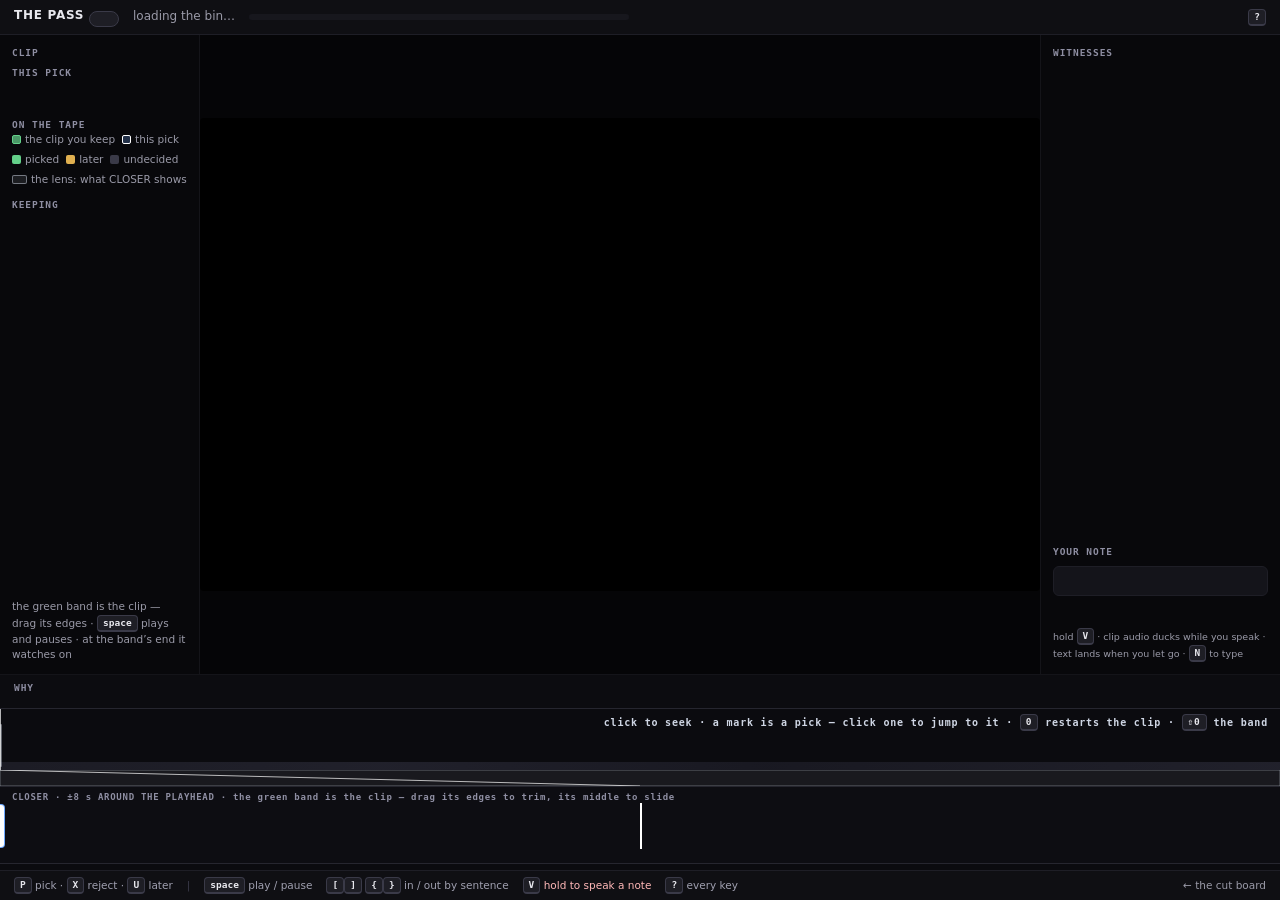
==== app/static/floor.html @ 45ed3f9d "feat: how the agent sees a clip, and Look deeper (INTAKE M15) Karl 2026-10-03 #4: "make it clearer h" ====
<!doctype html>
<html lang="en">
<head>
<meta charset="utf-8">
<title>Roughcut — the pass</title>
<style>
  /* The floor keeps the board's palette (index.html) on a darker ground: this screen is
   * the picture, and everything around it is margin. Nothing is painted on the picture
   * except the verdict stamp, which fades. */
  :root {
    --bg: #08080b; --panel: #0f0f13; --card: #14141a; --card-hi: #1e1e25;
    --line: #1e1e26; --line-soft: #141419; --text: #e8e8ee; --dim: #9a9aa8; --faint: #6c6c80;
    --accent: #6ea8fe; --good: #64d08a; --good-soft: #b8f0cc; --warn: #e0b050; --bad: #e06a6a;
    --bad-soft: #ffb8b8; --tele: #8fd0ff; --gold: #f0c860;
    --mono: ui-monospace, "IBM Plex Mono", Consolas, monospace;
    --display: ui-sans-serif, system-ui, -apple-system, "Segoe UI", sans-serif;
  }
  * { box-sizing: border-box; }
  html, body { height: 100%; }
  body { margin: 0; background: var(--bg); color: var(--text); overflow: hidden;
         font: 13px/1.45 var(--display); }
  #app { display: flex; flex-direction: column; height: 100vh; }
  .hint { color: var(--dim); }
  .small { font-size: 10.5px; }
  .tnum { font-variant-numeric: tabular-nums; }
  .grow { flex: 1; }
  .good { color: var(--good-soft); }
  .bad { color: var(--bad-soft); }
  .lbl { font: 600 9.5px var(--mono); letter-spacing: .1em; color: #8f8fa3; text-transform: uppercase; }
  .key { display: inline-block; font: 600 9.5px var(--mono); color: var(--text); background: #1e1e25;
         border: 1px solid #3a3a48; border-bottom-width: 2px; border-radius: 4px; padding: 0 5px;
         min-width: 16px; text-align: center; line-height: 14px; vertical-align: 1px; }
  a { color: var(--accent); text-decoration: none; }

  /* ---- HUD ---- */
  #hud { display: flex; align-items: center; gap: 14px; padding: 7px 14px; background: var(--panel);
         border-bottom: 1px solid var(--line); flex: none; font-size: 12px; }
  #hud .brand { font-weight: 700; font-size: 12px; letter-spacing: .06em; }
  #hud b { color: var(--text); }
  #hudBar { flex: 1; max-width: 380px; height: 6px; background: #17171d; border-radius: 3px;
            overflow: hidden; position: relative; }
  #hudBar i { position: absolute; top: 0; bottom: 0; }
  #hudDone { left: 0; background: var(--good); }
  #hudNow { background: var(--accent); }
  /* a batch verdict asks once, here, before it lands */
  #hudAsk { color: var(--warn); font-weight: 600; }
  #hudAsk[hidden] { display: none; }

  /* ---- the filter line (I2.4): chips for kind · state · clip, a box for a word ---- */
  #filter { display: flex; align-items: center; gap: 12px; padding: 5px 14px; background: #0c0c10;
            border-bottom: 1px solid var(--line); flex: none; font-size: 11px; flex-wrap: wrap; }
  #filter[hidden] { display: none; }
  #filter .fgroup { display: inline-flex; align-items: center; gap: 4px; }
  #filter .fgroup .lbl { margin-right: 3px; }
  .fchip { display: inline-block; cursor: pointer; border: 1px solid #2a2a36; border-radius: 10px;
           padding: 0 7px; line-height: 16px; color: var(--dim); white-space: nowrap; user-select: none; }
  .fchip:hover { border-color: #4a4a5c; color: var(--text); }
  .fchip.on { border-color: var(--accent); color: #fff; background: #12121a; }
  .fchip i { font-style: normal; color: var(--faint); margin-left: 4px; font-size: 9.5px; }
  .fchip.on i { color: var(--accent); }
  #filterText { background: #0e0e13; color: var(--text); border: 1px solid #2a2a36; border-radius: 6px;
                padding: 2px 8px; font: inherit; width: 210px; }
  #filterText:focus { outline: none; border-color: var(--accent); }
  #filterCount { color: var(--text); }
  /* ---- stage: margins + picture ---- */
  #stage { display: grid; grid-template-columns: 200px 1fr 240px; flex: 1 1 auto; min-height: 0;
           background: var(--bg); }
  #stage aside { padding: 12px; display: flex; flex-direction: column; gap: 9px; font-size: 11px;
                 overflow: hidden; }
  #left { border-right: 1px solid var(--line-soft); }
  #right { border-left: 1px solid var(--line-soft); }
  #picture { position: relative; display: flex; align-items: center; justify-content: center;
             background: #050507; min-width: 0; min-height: 0; }
  #frame { position: relative; max-width: 100%; max-height: 100%; aspect-ratio: 16 / 9;
           width: min(100%, calc((100vh - 336px) * 16 / 9)); background: #000; border-radius: 4px;
           overflow: hidden; }
  #pic { display: block; width: 100%; height: 100%; object-fit: contain; background: #000; }
  #stamp { position: absolute; left: 26px; top: 22px; z-index: 6; font: 800 34px var(--display);
           letter-spacing: .06em; border: 3px solid currentColor; border-radius: 8px; padding: 2px 14px;
           transform: rotate(-8deg); background: rgba(8,12,10,.35); pointer-events: none;
           opacity: .95; transition: opacity 900ms ease-out 250ms; }
  #stamp.faded { opacity: .22; }
  #stamp.pick { color: var(--good); }
  #stamp.reject { color: #8f8fa3; }
  #stamp.later { color: var(--warn); }
  #stamp.hero { color: var(--gold); }
  #screenMsg { position: absolute; left: 0; right: 0; bottom: 10px; z-index: 5; text-align: center;
               font: 600 11px var(--mono); color: var(--dim); pointer-events: none; }
  #screenMsg.bad { color: var(--bad); }
  #screenMsg.warn { color: var(--warn); }

  /* the legend: what the tape's marks mean, the words next to the colours */
  #legend { line-height: 1.9; }
  #legend span { white-space: nowrap; margin-right: 7px; }
  .sw { display: inline-block; width: 9px; height: 9px; border-radius: 2px; background: #3a3a48;
        vertical-align: -1px; margin-right: 4px; }
  .sw.now { background: rgba(110,168,254,.25); border: 1.5px solid #fff; }
  .sw.pick { background: var(--good); }
  .sw.later { background: var(--warn); }
  .sw.lens { width: 15px; background: rgba(207,214,228,.1); border: 1px solid rgba(207,214,228,.5); }
  .sw.keep { background: rgba(100,208,138,.72); border: 1px solid var(--good); }
  .sw.looked { width: 2px; height: 5px; background: #5a5a70; border-radius: 0; vertical-align: 0; margin-right: 6px; }
  .sw.cited { width: 2px; height: 9px; background: #cfd6e4; border-radius: 0; vertical-align: -2px; margin-right: 6px; }
  #legendLooked[hidden] { display: none; }

  /* a timestamp is a link (I7.2): in WHY, on a witness, in the evidence drawer — click to
   * park the picture on that frame; hovering lights the frame's tick on the tape */
  .chip { display: inline-block; font: 600 10px var(--mono); color: var(--accent); background: #12121a;
          border: 1px solid #2a3a50; border-radius: 3px; padding: 0 4px; line-height: 14px; cursor: pointer;
          vertical-align: 1px; white-space: nowrap; font-style: normal; }
  .chip:hover { border-color: var(--accent); color: #fff; }

  /* seals: three states, colour AND the word */
  .seal { display: flex; flex-direction: column; gap: 1px; font: 500 10.5px var(--mono);
          letter-spacing: .02em; color: #cfd6e4; background: var(--card); border: 1px solid #2a2a36;
          border-left-width: 3px; border-radius: 6px; padding: 5px 8px; }
  .seal .s { font-size: 8.5px; letter-spacing: .1em; color: #8f8fa3; font-weight: 600; }
  .seal.aud { border-left-color: var(--good); } .seal.aud .s { color: var(--good-soft); }
  .seal.claim { border-left-color: #8f8fa3; }
  .seal.contra { border-left-color: var(--bad); } .seal.contra .s { color: var(--bad-soft); }
  .seal.tele { border-left-color: var(--tele); } .seal.tele .s { color: var(--tele); }
  .seal.heard { border-left-color: var(--text); }
  .seal.theme { border-left-color: var(--accent); } .seal.theme .s { color: var(--accent); }
  #noteSlot { background: var(--card); border: 1px solid #4a2c2c; border-radius: 6px; padding: 6px 8px;
              font-size: 11px; min-height: 30px; }
  #noteSlot.empty { border-color: var(--line); color: var(--faint); }
  #noteEdit { width: 100%; min-height: 54px; background: #0e0e13; color: var(--text);
              border: 1px solid var(--accent); border-radius: 6px; padding: 6px 8px; font: inherit;
              resize: vertical; }
  #dictState { min-height: 14px; }
  #dictState.live { color: var(--bad-soft); }
  /* the V key wears the microphone's state: green once allowed, amber while the browser
   * will still ask, red when the site is blocked */
  .key[data-mic="granted"] { color: var(--good-soft); border-color: #2c4c39; }
  .key[data-mic="prompt"] { color: #ffe9b8; border-color: #4c4026; }
  .key[data-mic="denied"] { color: var(--bad-soft); border-color: #6a2c2c; }
  #dictHint[data-mic="denied"] { color: var(--bad-soft); }

  /* ---- caption line ---- */
  #caption { display: flex; align-items: baseline; gap: 10px; padding: 7px 14px; background: #0c0c10;
             border-top: 1px solid var(--line-soft); font-size: 12.5px; flex: none; min-height: 34px; }
  #why { color: var(--text); }
  #conflict { color: var(--bad-soft); font-size: 10.5px; }

  /* ---- the two-tier strip ----
   * The tape is the whole clip: a ruler, every pick as a mark (this one as a bright bracket),
   * and a lens showing exactly the seconds the closer strip holds. The closer strip is ±8 s
   * around the playhead with the green band — the clip — drawn on it; its handles and its
   * middle are the trim. Both take a pointer: a click seeks, a drag scrubs. */
  .strip-lbl { position: absolute; left: 12px; top: 5px; font: 600 9px var(--mono); color: #8f8fa3;
               letter-spacing: .08em; z-index: 4; pointer-events: none; }
  .strip-lbl.right { left: auto; right: 12px; color: #cfd6e4; font-size: 10px; }
  #tape { position: relative; height: 62px; background: #0b0b0f; border-top: 1px solid #26262f;
          flex: none; cursor: crosshair; touch-action: none; user-select: none; }
  #tapeWave { position: absolute; left: 0; right: 0; top: 53px; height: 8px;
              background: linear-gradient(90deg, #20202a, #262632 30%, #1c1c26 60%, #262632); opacity: .8; }
  #tapeTrace { position: absolute; inset: 0; width: 100%; height: 100%; pointer-events: none; }
  #tapeRuler span { position: absolute; top: 17px; height: 14px; border-left: 1px solid #3a3a48;
                    padding-left: 3px; font: 8.5px/14px var(--mono); color: #6c6c80; white-space: nowrap;
                    pointer-events: none; }
  /* what the look pass read (I7.2): a tick under the ruler at every sampled frame, neutral;
   * a frame a `seen` witness of this pick cites is brighter and taller; the one a chip is
   * hovered or clicked for lights up. No pointer — a click goes through to the tape. */
  #tapeLooked span { position: absolute; top: 31px; width: 1px; height: 3px; background: #5a5a70;
                     pointer-events: none; }
  #tapeLooked span.cited { top: 28px; height: 7px; width: 2px; margin-left: -1px; background: #cfd6e4; }
  #tapeLooked span.lit { top: 26px; height: 9px; width: 2px; margin-left: -1px; background: #fff;
                         box-shadow: 0 0 6px var(--accent); z-index: 2; }
  #tapeLens { position: absolute; top: 15px; bottom: 3px; background: rgba(207,214,228,.07);
              border: 1px solid rgba(207,214,228,.4); border-radius: 3px; pointer-events: none; z-index: 1; }
  #tapeMarks span { position: absolute; top: 35px; height: 14px; min-width: 6px; border-radius: 2px;
                    background: #3a3a48; }
  #tapeMarks span.pick { background: var(--good); }
  #tapeMarks span.reject { background: #26262f; }
  #tapeMarks span.later { background: var(--warn); }
  #tapeMarks span.hero { background: var(--gold); }
  /* outside the filter: dimmed, still there — the queue is frozen, only the eye narrows */
  #tapeMarks span.dim { opacity: .25; }
  /* this pick is a bracket over its window; it takes no pointer, so a click on it reaches a
   * mark beneath it, or the tape */
  #tapeMarks span.now { background: rgba(110,168,254,.22); border: 2px solid #fff; border-bottom: none;
                        border-radius: 3px 3px 0 0; top: 31px; height: 21px; min-width: 8px; z-index: 2;
                        pointer-events: none; }
  #tapeMarks span.jump { cursor: pointer; }
  #tapeMarks span.jump:hover { outline: 1px solid #cfd6e4; }
  /* the kept range on the tape: the same green as the closer strip's band, solid, inside the
   * bracket — so where the clip sits in the whole clip is never a guess (I2.8 1b) */
  #tapeKeep { position: absolute; top: 35px; height: 14px; background: rgba(100,208,138,.72);
              border-top: 1px solid var(--good); border-bottom: 1px solid var(--good); z-index: 1;
              pointer-events: none; }
  #tapeHead { position: absolute; top: 0; bottom: 0; width: 1px; background: #fff; opacity: .7; z-index: 3;
              pointer-events: none; }
  #bridge { position: relative; height: 16px; background: #0b0b0f; flex: none; }
  #bridgeSvg { display: block; width: 100%; height: 16px; }
  #bridgeLens { fill: rgba(207,214,228,.07); stroke: rgba(207,214,228,.4); stroke-width: 1;
                vector-effect: non-scaling-stroke; }
  #bridgeHead { stroke: #fff; stroke-width: 1; opacity: .7; vector-effect: non-scaling-stroke; }
  #zoom { position: relative; height: 78px; background: #0d0d12; border-top: 1px solid #26262f;
          border-bottom: 1px solid #26262f; overflow: hidden; flex: none; cursor: crosshair;
          touch-action: none; user-select: none; }
  #zoom.drag-in, #zoom.drag-out { cursor: ew-resize; }
  #zoom.drag-slide, #zoom.drag-slide #zoomKeep { cursor: grabbing; }
  #zoomInner { position: absolute; top: 0; bottom: 0; left: 0; will-change: transform; }
  #zoomInner .w { position: absolute; top: 30px; font-size: 11px; color: #8f8fa3; white-space: nowrap;
                  transform: translateX(-50%); }
  #zoomInner .w.in { color: var(--text); }
  #zoomInner .sb { position: absolute; top: 33px; height: 8px; border-radius: 2px; background: #2e2e3a; }
  #zoomInner .sb.in { background: #4a4a5c; }
  #zoomInner .sb i { position: absolute; left: 4px; top: 10px; font: 10px var(--display); color: #6c6c80;
                     white-space: nowrap; font-style: normal; }
  #zoomInner .snap { position: absolute; top: 50px; width: 2px; height: 12px; background: var(--accent); }
  #zoomInner .snap.start { height: 8px; top: 54px; opacity: .7; }
  #zoomInner .snap.word { height: 6px; top: 56px; width: 1px; background: #4a6a96; }
  #zoomInner .snap.lit { background: #fff; opacity: 1; box-shadow: 0 0 6px var(--accent); }
  #zoomInner .felt { position: absolute; top: 14px; transform: translateX(-50%); font-size: 10px;
                     color: var(--tele); white-space: nowrap; }
  #zoomKeep { position: absolute; top: 22px; height: 34px; background: rgba(100,208,138,.14);
              border-top: 1px solid rgba(100,208,138,.7); border-bottom: 1px solid rgba(100,208,138,.7);
              cursor: grab; }
  /* a handle is a 14 px hit area (touch-sized) with the 8 px bar drawn inside it */
  .handle { position: absolute; top: 18px; height: 42px; width: 14px; margin-left: -7px; cursor: ew-resize;
            z-index: 2; }
  .handle::after { content: ""; position: absolute; left: 3px; right: 3px; top: 0; bottom: 0; background: #cfd6e4;
                   border-radius: 3px; opacity: .8; }
  .handle.active::after { background: #fff; opacity: 1; box-shadow: 0 0 0 1px var(--accent); }
  #zoomHead { position: absolute; left: 50%; top: 16px; height: 46px; width: 2px; background: #fff; z-index: 3;
              pointer-events: none; }
  #zoomHint { position: absolute; bottom: 3px; font: 600 9px var(--mono); color: var(--accent);
              transform: translateX(-50%); white-space: nowrap; pointer-events: none; z-index: 4; }
  #zoomHint.drag { color: #fff; font-size: 10px; background: rgba(8,8,11,.85); padding: 1px 6px;
                   border-radius: 3px; }

  /* ---- key line ---- */
  #keys { display: flex; gap: 14px; align-items: center; padding: 6px 14px; background: var(--panel);
          border-top: 1px solid var(--line); font-size: 10.5px; color: #a0a0b0; flex-wrap: wrap; flex: none; }
  #keys .sep { color: #3a3a48; }
  #keys .speak { color: var(--bad-soft); }

  /* ---- overlays: evidence drawer, key map, more menu, the closing card ---- */
  #overlay { position: fixed; inset: 0; z-index: 30; background: rgba(4,4,6,.72); display: flex;
             align-items: center; justify-content: center; padding: 24px; }
  /* an id selector outranks the UA's [hidden] rule, so say it explicitly */
  #overlay[hidden], #stamp[hidden], #screenMsg[hidden], #noteEdit[hidden], #legend[hidden], .handle[hidden] { display: none; }
  #overlay .box { background: #12121a; border: 1px solid #2a2a36; border-radius: 14px; padding: 22px 26px;
                  max-width: 820px; width: 100%; max-height: 90vh; overflow: auto; }
  #overlay h2 { margin: 0 0 12px; font: 800 22px var(--display); }
  #overlay h2 .hint { font: 12px var(--display); margin-left: 12px; }
  .keymap { display: grid; grid-template-columns: 1fr 1fr; gap: 6px 22px; font-size: 12px; }
  .keymap div { display: flex; gap: 10px; align-items: baseline; padding: 3px 0; border-bottom: 1px solid #1a1a22; }
  .keymap .key { min-width: 22px; }
  .ev { border-top: 1px solid #1e1e26; padding: 8px 0; font-size: 12px; }
  .ev .s { font: 600 9.5px var(--mono); letter-spacing: .1em; }
  .ev pre { margin: 6px 0 0; font: 10.5px var(--mono); color: var(--dim); white-space: pre-wrap; }
  .stats { display: grid; grid-template-columns: repeat(4, 1fr); gap: 8px; margin-bottom: 12px; }
  .stats > div { background: #0f0f14; border-radius: 8px; padding: 10px 12px; }
  .stats .n { font: 700 20px var(--display); }
  .stats .n.good { color: var(--good-soft); }
  .actions { display: flex; gap: 8px; align-items: center; flex-wrap: wrap; margin-top: 12px; }
  button { font: inherit; font-size: 11.5px; background: var(--card-hi); color: var(--text);
           border: 1px solid #3a3a48; border-radius: 8px; padding: 7px 14px; cursor: pointer; }
  button.primary { background: var(--accent); color: #0b0b0f; border-color: transparent; font-weight: 600; }
  button.priced { border-color: #4c4026; color: #ffe9b8; }
  button:disabled { opacity: .45; cursor: default; }
  .menu div { padding: 8px 4px; border-bottom: 1px solid #1a1a22; font-size: 12.5px; }
  .menu div .hint { margin-left: 8px; }

  /* the survey: takes side by side, the cursor's outlined, this pick starred, an earlier
   * round's greyed */
  #overlay[data-kind="survey"] .box { max-width: 1160px; }
  .takes { display: grid; grid-template-columns: repeat(auto-fit, minmax(210px, 1fr)); gap: 12px; }
  .take { background: #0f0f14; border: 1px solid #2a2a36; border-radius: 8px; padding: 8px; cursor: pointer;
          font-size: 11.5px; min-width: 0; }
  .take.cursor { border-color: var(--accent); box-shadow: 0 0 0 1px var(--accent); }
  .take.here { background: #12161a; }
  .take.gone { opacity: .45; cursor: default; }
  .take img { display: block; width: 100%; aspect-ratio: 16 / 9; object-fit: cover; background: #000;
              border-radius: 4px; margin-bottom: 6px; }
  .take .t1 { color: var(--text); }
  .take .t1 .star { color: var(--gold); }
  .take .t2 { color: var(--dim); margin-top: 3px; overflow: hidden; text-overflow: ellipsis;
              display: -webkit-box; -webkit-line-clamp: 3; -webkit-box-orient: vertical; }
  .take .t3 { color: var(--tele); font: 10.5px var(--mono); margin-top: 3px; }
  .take .t4 { font: 600 9.5px var(--mono); letter-spacing: .1em; margin-top: 5px; color: #8f8fa3; }
  .take .t4.pick { color: var(--good-soft); }
  .take .t4.later { color: var(--warn); }

  #toast { position: fixed; left: 50%; bottom: 150px; transform: translateX(-50%); background: #1e1e25;
           color: var(--text); border: 1px solid #3a3a48; border-radius: 8px; padding: 8px 14px; font-size: 12px;
           opacity: 0; pointer-events: none; transition: opacity .2s; z-index: 40; max-width: 70vw; }
  #toast.show { opacity: 1; }
</style>
</head>
<body>
<div id="app">
  <div id="hud">
    <span class="brand">THE PASS <button type="button" id="hdBin" title="switch bins or cuts, save a copy · O"></button></span>
    <span id="hudPos" class="hint tnum">loading the bin…</span>
    <div id="hudBar"><i id="hudDone"></i><i id="hudNow"></i></div>
    <span id="hudBin" class="hint tnum small"></span>
    <span id="hudAsk" class="tnum" hidden></span>
    <span class="grow"></span>
    <span class="key" title="key map">?</span>
  </div>
  <!-- the filter line (I2.4): `/` opens it, Esc clears it. Chips, not buttons — the pass
       has no buttons in the flow; a chip is a term, like a mark on the tape is a pick. -->
  <div id="filter" hidden>
    <span class="lbl">Filter</span>
    <span class="fgroup"><span class="lbl">kind</span><span id="filterKinds"></span></span>
    <span class="fgroup"><span class="lbl">state</span><span id="filterStates"></span></span>
    <span class="fgroup"><span class="lbl">clip</span><span id="filterClips"></span></span>
    <input id="filterText" type="text" placeholder="a word in the reason or a witness" spellcheck="false" autocomplete="off">
    <span id="filterCount" class="tnum"></span>
    <span class="grow"></span>
    <span class="hint small"><span class="key">↵</span><span class="key">⌫</span> step through what matches · <span class="key">⇧X</span> reject them · <span class="key">⇧U</span> later · <span class="key">Esc</span> clears</span>
  </div>

  <div id="stage">
    <aside id="left">
      <div><div class="lbl">Clip</div><b id="ctxClip" style="font-size:12px"></b> <span id="ctxClipMeta" class="hint"></span></div>
      <div><div class="lbl">This pick</div><span id="ctxPick" class="tnum"></span><br>
           <span id="ctxWhere" class="tnum good"></span><br><span id="ctxOthers" class="hint"></span></div>
      <div id="legend" class="hint small"><div class="lbl">On the tape</div>
        <span><i class="sw keep"></i>the clip you keep</span><span><i class="sw now"></i>this pick</span><span><i class="sw pick"></i>picked</span><span><i class="sw later"></i>later</span><span><i class="sw"></i>undecided</span><br>
        <span><i class="sw lens"></i>the lens: what CLOSER shows</span>
        <span id="legendLooked" hidden><br><i class="sw looked"></i>a frame the look pass read <i class="sw cited"></i>one a witness cites · a time in WHY is a link</span></div>
      <div><div class="lbl">Keeping</div><span id="ctxKeep" class="tnum good"></span><br>
           <span id="ctxSnap" class="hint"></span><br><span id="ctxExtend" class="hint"></span></div>
      <div class="grow"></div>
      <div id="ctxHint" class="hint small">the green band is the clip — drag its edges · <span class="key">space</span> plays and pauses · at the band’s end it watches on</div>
    </aside>
    <div id="picture">
      <div id="frame">
        <video id="pic" preload="metadata" playsinline></video>
        <div id="stamp" hidden></div>
        <div id="screenMsg" hidden></div>
      </div>
    </div>
    <aside id="right">
      <div class="lbl">Witnesses</div>
      <div id="seals" style="display:flex;flex-direction:column;gap:6px"></div>
      <div class="grow"></div>
      <div class="lbl">Your note</div>
      <div id="noteSlot" class="empty"><span id="noteText"></span> <span id="noteMeta" class="hint"></span>
        <textarea id="noteEdit" hidden placeholder="what you see — Enter to keep it, Esc to cancel"></textarea></div>
      <div id="dictState" class="hint small"></div>
      <div id="dictHint" class="hint" style="font-size:9.5px" data-mic="unknown">hold <span class="key" data-mic="unknown">V</span> · clip audio ducks while you speak · text lands when you let go · <span class="key">N</span> to type</div>
    </aside>
  </div>

  <div id="caption">
    <span class="lbl">Why</span><i id="why"></i><span id="conflict"></span>
    <span class="grow"></span>
    <span id="rank" class="hint small"></span>
  </div>

  <div id="tape">
    <span class="strip-lbl" id="tapeLbl"></span>
    <span class="strip-lbl right">click to seek · a mark is a pick — click one to jump to it · <span class="key">0</span> restarts the clip · <span class="key">⇧0</span> the band</span>
    <div id="tapeWave"></div>
    <svg id="tapeTrace" viewBox="0 0 1000 62" preserveAspectRatio="none" aria-hidden="true"></svg>
    <div id="tapeRuler"></div>
    <div id="tapeLooked"></div>
    <div id="tapeLens"></div>
    <div id="tapeMarks"></div>
    <div id="tapeKeep" title="the kept range — the clip — where it sits in the whole clip"></div>
    <div id="tapeHead"></div>
  </div>
  <!-- the bridge: the lens's edges on the tape fan out to the closer strip's full width, and
       the playhead runs from the one to the other, so the eye reads "these seconds of that clip" -->
  <div id="bridge" aria-hidden="true">
    <svg id="bridgeSvg" viewBox="0 0 1000 16" preserveAspectRatio="none">
      <polygon id="bridgeLens" points="0,0 1000,0 1000,16 0,16"></polygon>
      <line id="bridgeHead" x1="0" y1="0" x2="500" y2="16"></line>
    </svg>
  </div>
  <div id="zoom">
    <span class="strip-lbl">CLOSER · ±8 s AROUND THE PLAYHEAD · the green band is the clip — drag its edges to trim, its middle to slide</span>
    <span id="zoomInfo" class="strip-lbl right tnum"></span>
    <div id="zoomInner"></div>
    <div id="zoomKeep"></div>
    <div id="handleIn" class="handle" title="the in-point — drag to trim"></div>
    <div id="handleOut" class="handle active" title="the out-point — drag to trim"></div>
    <div id="zoomHint"></div>
    <div id="zoomHead"></div>
  </div>
  <!-- how the machine saw this clip, and Look deeper (INTAKE M15) — deep.js -->
  <div id="deepFloor" style="flex:none;max-height:34vh;overflow:auto;padding:0 14px 6px;background:#0b0b0f"></div>

  <div id="keys">
    <span><span class="key">P</span> pick · <span class="key">X</span> reject · <span class="key">U</span> later</span>
    <span class="sep">|</span>
    <span><span class="key">space</span> play / pause</span>
    <span><span class="key">[</span><span class="key">]</span> <span class="key">{</span><span class="key">}</span> in / out by sentence</span>
    <span class="speak"><span class="key">V</span> hold to speak a note</span>
    <span><span class="key">?</span> every key</span>
    <span class="grow"></span>
    <a href="/" class="hint">← the cut board</a>
  </div>
</div>
<div id="overlay" hidden><div class="box" id="overlayBox"></div></div>
<div id="toast"></div>
<script src="/cli.js"></script>
<script src="/switcher.js"></script>
<script src="/deep.js"></script>
<script src="/floor.js"></script>
</body>
</html>
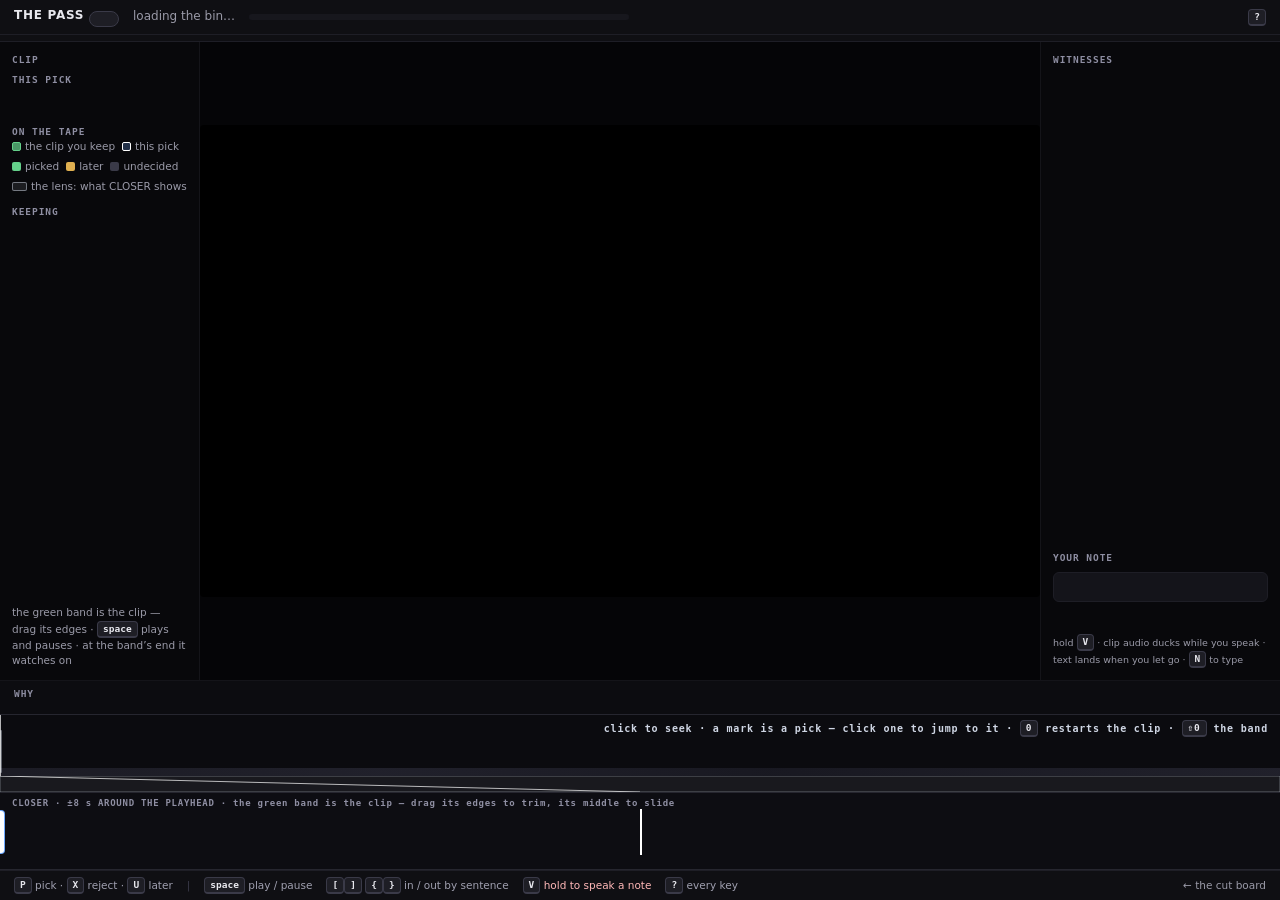
==== commit 6bd7239d: "merge: agent/flow — one flow bar on all three screens (Karl 2026-10-03 #3, INTAKE M14)" ====
--- a/app/static/floor.html
+++ b/app/static/floor.html
@@ -45,6 +45,10 @@
   /* a batch verdict asks once, here, before it lands */
   #hudAsk { color: var(--warn); font-weight: 600; }
   #hudAsk[hidden] { display: none; }
+  /* the flow bar (/flow.js, INTAKE M14): the pass had no way to say where the project
+     is; it carries the same seven stages and Next chip as the open screen and the
+     board, in a row of its own under the HUD — 31 px, paid for in #frame's height */
+  #flowRow { flex: none; padding: 3px 14px; background: var(--panel); border-bottom: 1px solid var(--line); }
 
   /* ---- the filter line (I2.4): chips for kind · state · clip, a box for a word ---- */
   #filter { display: flex; align-items: center; gap: 12px; padding: 5px 14px; background: #0c0c10;
@@ -72,7 +76,7 @@
   #picture { position: relative; display: flex; align-items: center; justify-content: center;
              background: #050507; min-width: 0; min-height: 0; }
   #frame { position: relative; max-width: 100%; max-height: 100%; aspect-ratio: 16 / 9;
-           width: min(100%, calc((100vh - 336px) * 16 / 9)); background: #000; border-radius: 4px;
+           width: min(100%, calc((100vh - 367px) * 16 / 9)); background: #000; border-radius: 4px;
            overflow: hidden; }
   #pic { display: block; width: 100%; height: 100%; object-fit: contain; background: #000; }
   #stamp { position: absolute; left: 26px; top: 22px; z-index: 6; font: 800 34px var(--display);
@@ -301,6 +305,7 @@
     <span class="grow"></span>
     <span class="key" title="key map">?</span>
   </div>
+  <div id="flowRow"><div id="flow"></div></div>
   <!-- the filter line (I2.4): `/` opens it, Esc clears it. Chips, not buttons — the pass
        has no buttons in the flow; a chip is a term, like a mark on the tape is a pick. -->
   <div id="filter" hidden>
@@ -383,8 +388,6 @@
     <div id="zoomHint"></div>
     <div id="zoomHead"></div>
   </div>
-  <!-- how the machine saw this clip, and Look deeper (INTAKE M15) — deep.js -->
-  <div id="deepFloor" style="flex:none;max-height:34vh;overflow:auto;padding:0 14px 6px;background:#0b0b0f"></div>
 
   <div id="keys">
     <span><span class="key">P</span> pick · <span class="key">X</span> reject · <span class="key">U</span> later</span>
@@ -400,8 +403,8 @@
 <div id="overlay" hidden><div class="box" id="overlayBox"></div></div>
 <div id="toast"></div>
 <script src="/cli.js"></script>
+<script src="/flow.js"></script>
 <script src="/switcher.js"></script>
-<script src="/deep.js"></script>
 <script src="/floor.js"></script>
 </body>
 </html>
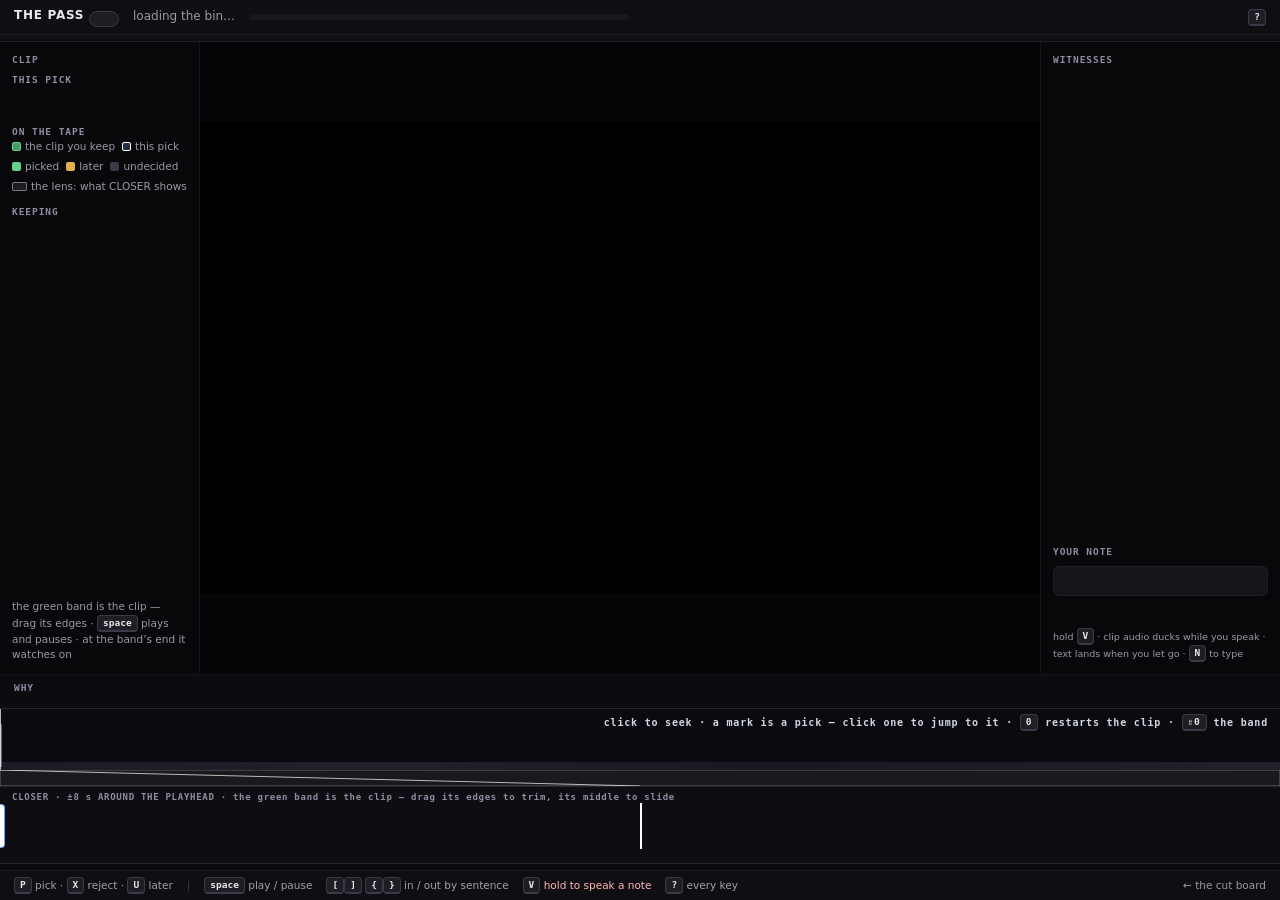
==== commit fa4c04e4: "merge: agent/index-deep — how the agent sees a clip, and Look deeper (Karl 2026-10-03 #4, INTAKE M15" ====
--- a/app/static/floor.html
+++ b/app/static/floor.html
@@ -388,6 +388,8 @@
     <div id="zoomHint"></div>
     <div id="zoomHead"></div>
   </div>
+  <!-- how the machine saw this clip, and Look deeper (INTAKE M15) — deep.js -->
+  <div id="deepFloor" style="flex:none;max-height:34vh;overflow:auto;padding:0 14px 6px;background:#0b0b0f"></div>
 
   <div id="keys">
     <span><span class="key">P</span> pick · <span class="key">X</span> reject · <span class="key">U</span> later</span>
@@ -405,6 +407,7 @@
 <script src="/cli.js"></script>
 <script src="/flow.js"></script>
 <script src="/switcher.js"></script>
+<script src="/deep.js"></script>
 <script src="/floor.js"></script>
 </body>
 </html>
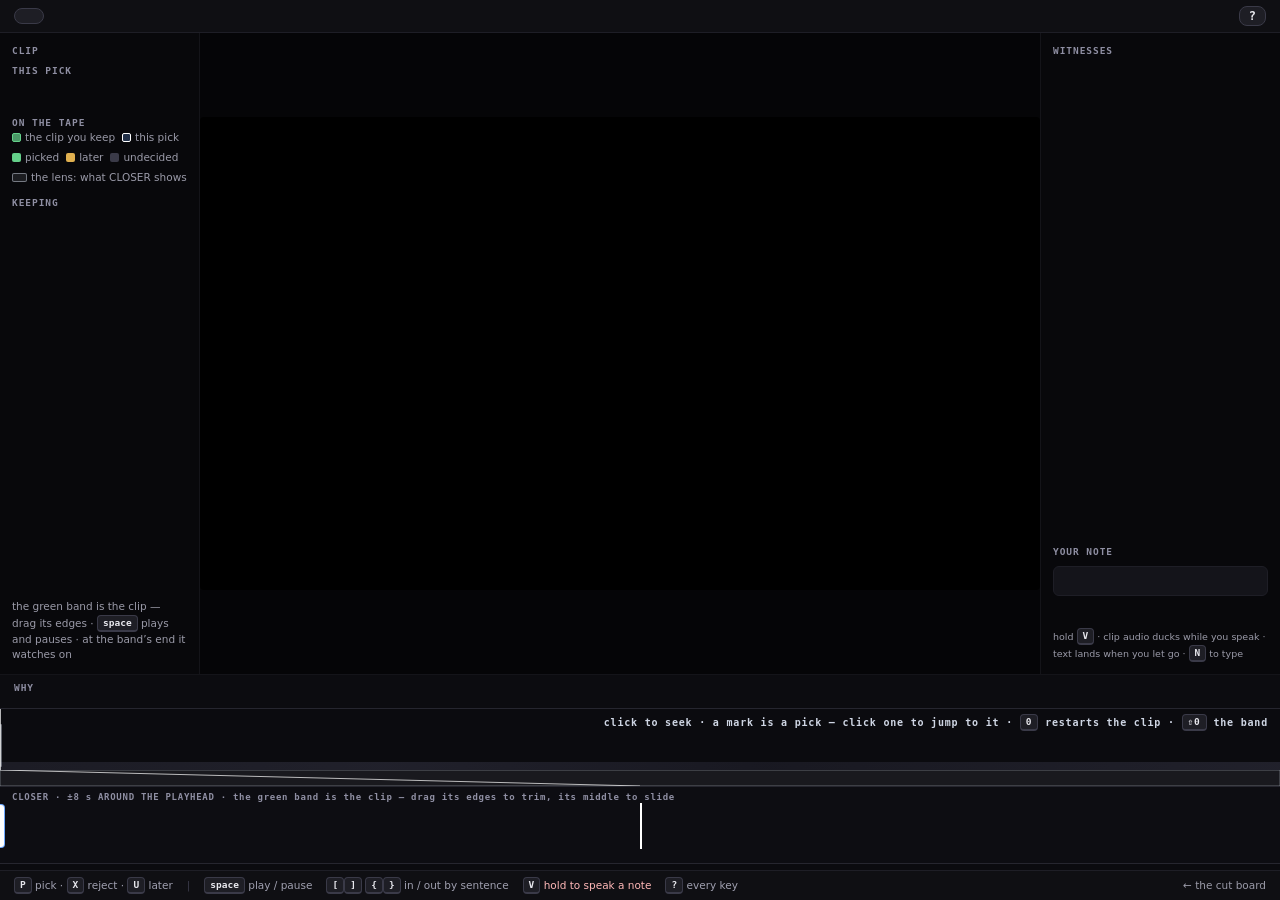
==== commit 6cec55b1: "feat: the pass has one header row and leaves the round's count to Next INTAKE M16 I16.3 (contracts C" ====
--- a/app/static/floor.html
+++ b/app/static/floor.html
@@ -32,23 +32,16 @@
          min-width: 16px; text-align: center; line-height: 14px; vertical-align: 1px; }
   a { color: var(--accent); text-decoration: none; }
 
-  /* ---- HUD ---- */
-  #hud { display: flex; align-items: center; gap: 14px; padding: 7px 14px; background: var(--panel);
-         border-bottom: 1px solid var(--line); flex: none; font-size: 12px; }
-  #hud .brand { font-weight: 700; font-size: 12px; letter-spacing: .06em; }
-  #hud b { color: var(--text); }
-  #hudBar { flex: 1; max-width: 380px; height: 6px; background: #17171d; border-radius: 3px;
-            overflow: hidden; position: relative; }
-  #hudBar i { position: absolute; top: 0; bottom: 0; }
-  #hudDone { left: 0; background: var(--good); }
-  #hudNow { background: var(--accent); }
-  /* a batch verdict asks once, here, before it lands */
+  /* ---- the header: one row on every screen (INTAKE M16 C1) — the bin · cut switcher,
+   * Next (/flow.js: on the pass, how many are left), and ? on the right. Where the round
+   * stands is Next's to say; nothing else here counts. ---- */
+  #hud { display: flex; align-items: center; gap: 12px; padding: 6px 14px; background: var(--panel);
+         border-bottom: 1px solid var(--line); flex: none; font-size: 12px; min-height: 0; }
+  #hud #flow { flex: 0 1 auto; min-width: 0; overflow: hidden; }
+  #keysBtn { padding: 2px 9px; font: 600 12px var(--mono); }
+  /* a batch verdict asks once, in the filter line, before it lands */
   #hudAsk { color: var(--warn); font-weight: 600; }
   #hudAsk[hidden] { display: none; }
-  /* the flow bar (/flow.js, INTAKE M14): the pass had no way to say where the project
-     is; it carries the same seven stages and Next chip as the open screen and the
-     board, in a row of its own under the HUD — 31 px, paid for in #frame's height */
-  #flowRow { flex: none; padding: 3px 14px; background: var(--panel); border-bottom: 1px solid var(--line); }
 
   /* ---- the filter line (I2.4): chips for kind · state · clip, a box for a word ---- */
   #filter { display: flex; align-items: center; gap: 12px; padding: 5px 14px; background: #0c0c10;
@@ -297,15 +290,11 @@
 <body>
 <div id="app">
   <div id="hud">
-    <span class="brand">THE PASS <button type="button" id="hdBin" title="switch bins or cuts, save a copy · O"></button></span>
-    <span id="hudPos" class="hint tnum">loading the bin…</span>
-    <div id="hudBar"><i id="hudDone"></i><i id="hudNow"></i></div>
-    <span id="hudBin" class="hint tnum small"></span>
-    <span id="hudAsk" class="tnum" hidden></span>
+    <button type="button" id="hdBin" title="switch bins or cuts, save a copy · O"></button>
+    <div id="flow"></div>
     <span class="grow"></span>
-    <span class="key" title="key map">?</span>
-  </div>
-  <div id="flowRow"><div id="flow"></div></div>
+    <button type="button" id="keysBtn" title="every key">?</button>
+  </div>
   <!-- the filter line (I2.4): `/` opens it, Esc clears it. Chips, not buttons — the pass
        has no buttons in the flow; a chip is a term, like a mark on the tape is a pick. -->
   <div id="filter" hidden>
@@ -315,6 +304,7 @@
     <span class="fgroup"><span class="lbl">clip</span><span id="filterClips"></span></span>
     <input id="filterText" type="text" placeholder="a word in the reason or a witness" spellcheck="false" autocomplete="off">
     <span id="filterCount" class="tnum"></span>
+    <span id="hudAsk" class="tnum" hidden></span>
     <span class="grow"></span>
     <span class="hint small"><span class="key">↵</span><span class="key">⌫</span> step through what matches · <span class="key">⇧X</span> reject them · <span class="key">⇧U</span> later · <span class="key">Esc</span> clears</span>
   </div>
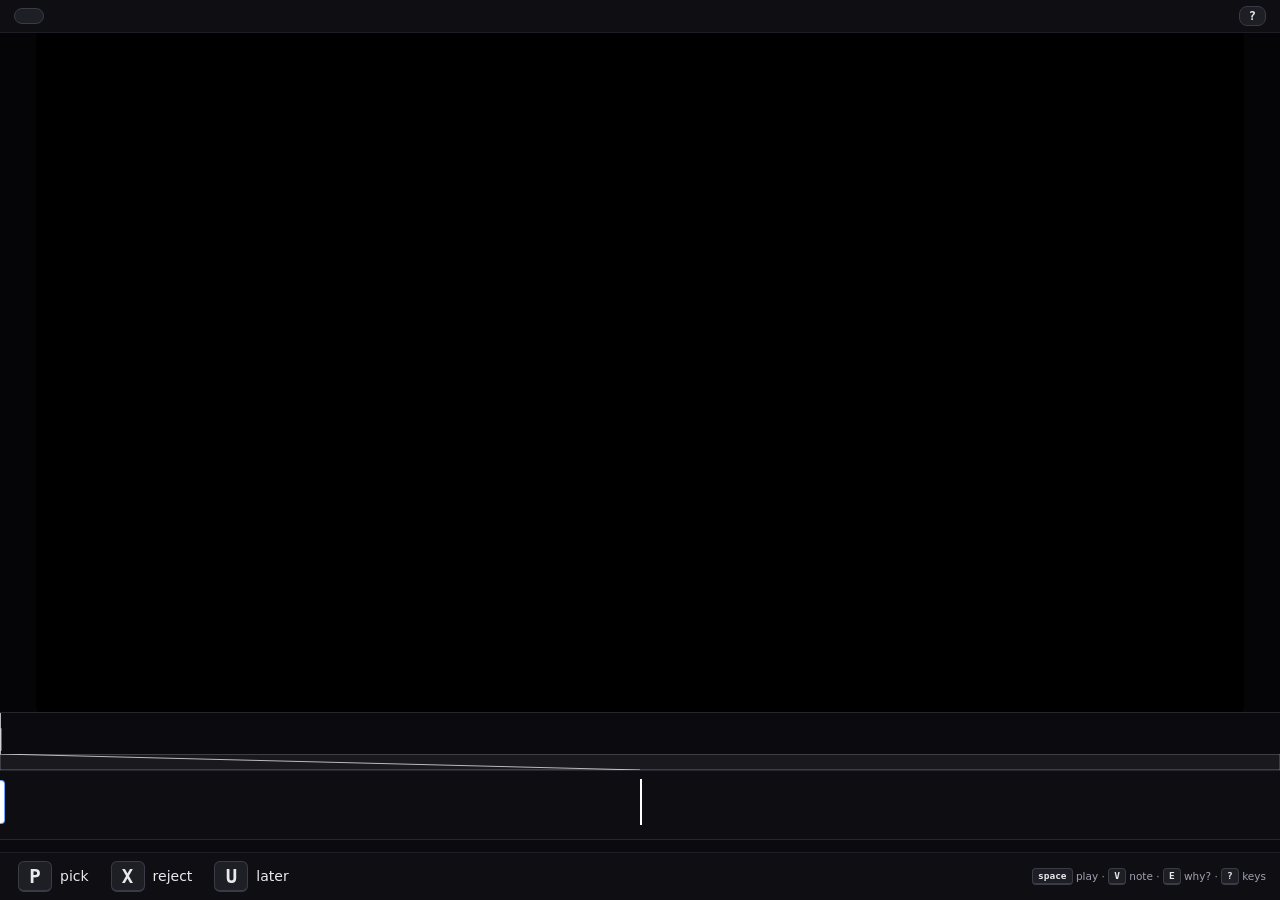
==== commit 53dd3d93: "feat: the pass is the picture, one strip, one line and three keys INTAKE M16 I16.3 (decision 5, deci" ====
--- a/app/static/floor.html
+++ b/app/static/floor.html
@@ -59,18 +59,14 @@
                 padding: 2px 8px; font: inherit; width: 210px; }
   #filterText:focus { outline: none; border-color: var(--accent); }
   #filterCount { color: var(--text); }
-  /* ---- stage: margins + picture ---- */
-  #stage { display: grid; grid-template-columns: 200px 1fr 240px; flex: 1 1 auto; min-height: 0;
-           background: var(--bg); }
-  #stage aside { padding: 12px; display: flex; flex-direction: column; gap: 9px; font-size: 11px;
-                 overflow: hidden; }
-  #left { border-right: 1px solid var(--line-soft); }
-  #right { border-left: 1px solid var(--line-soft); }
-  #picture { position: relative; display: flex; align-items: center; justify-content: center;
-             background: #050507; min-width: 0; min-height: 0; }
-  #frame { position: relative; max-width: 100%; max-height: 100%; aspect-ratio: 16 / 9;
-           width: min(100%, calc((100vh - 367px) * 16 / 9)); background: #000; border-radius: 4px;
-           overflow: hidden; }
+  /* ---- the picture: about half the window. Its size is what the rows under it leave —
+   * a size container, so the frame is the largest 16:9 that fits, whatever sits below
+   * (it used to subtract a fixed 367 px that predated the machine strip) ---- */
+  #stage { display: flex; flex: 1 1 auto; min-height: 0; background: var(--bg); }
+  #picture { position: relative; flex: 1; display: flex; align-items: center; justify-content: center;
+             background: #050507; min-width: 0; min-height: 0; container-type: size; }
+  #frame { position: relative; aspect-ratio: 16 / 9; width: min(100cqw, 100cqh * 16 / 9);
+           background: #000; border-radius: 4px; overflow: hidden; }
   #pic { display: block; width: 100%; height: 100%; object-fit: contain; background: #000; }
   #stamp { position: absolute; left: 26px; top: 22px; z-index: 6; font: 800 34px var(--display);
            letter-spacing: .06em; border: 3px solid currentColor; border-radius: 8px; padding: 2px 14px;
@@ -86,20 +82,6 @@
   #screenMsg.bad { color: var(--bad); }
   #screenMsg.warn { color: var(--warn); }
 
-  /* the legend: what the tape's marks mean, the words next to the colours */
-  #legend { line-height: 1.9; }
-  #legend span { white-space: nowrap; margin-right: 7px; }
-  .sw { display: inline-block; width: 9px; height: 9px; border-radius: 2px; background: #3a3a48;
-        vertical-align: -1px; margin-right: 4px; }
-  .sw.now { background: rgba(110,168,254,.25); border: 1.5px solid #fff; }
-  .sw.pick { background: var(--good); }
-  .sw.later { background: var(--warn); }
-  .sw.lens { width: 15px; background: rgba(207,214,228,.1); border: 1px solid rgba(207,214,228,.5); }
-  .sw.keep { background: rgba(100,208,138,.72); border: 1px solid var(--good); }
-  .sw.looked { width: 2px; height: 5px; background: #5a5a70; border-radius: 0; vertical-align: 0; margin-right: 6px; }
-  .sw.cited { width: 2px; height: 9px; background: #cfd6e4; border-radius: 0; vertical-align: -2px; margin-right: 6px; }
-  #legendLooked[hidden] { display: none; }
-
   /* a timestamp is a link (I7.2): in WHY, on a witness, in the evidence drawer — click to
    * park the picture on that frame; hovering lights the frame's tick on the tape */
   .chip { display: inline-block; font: 600 10px var(--mono); color: var(--accent); background: #12121a;
@@ -118,54 +100,43 @@
   .seal.tele { border-left-color: var(--tele); } .seal.tele .s { color: var(--tele); }
   .seal.heard { border-left-color: var(--text); }
   .seal.theme { border-left-color: var(--accent); } .seal.theme .s { color: var(--accent); }
-  #noteSlot { background: var(--card); border: 1px solid #4a2c2c; border-radius: 6px; padding: 6px 8px;
-              font-size: 11px; min-height: 30px; }
-  #noteSlot.empty { border-color: var(--line); color: var(--faint); }
+  /* a note shows once one is made (or while it is typed): the row is hidden otherwise */
+  #noteRow { flex: none; padding: 0 14px 6px; background: #0b0b0f; font-size: 12px; }
+  #noteSlot { color: var(--text); }
   #noteEdit { width: 100%; min-height: 54px; background: #0e0e13; color: var(--text);
               border: 1px solid var(--accent); border-radius: 6px; padding: 6px 8px; font: inherit;
               resize: vertical; }
-  #dictState { min-height: 14px; }
   #dictState.live { color: var(--bad-soft); }
   /* the V key wears the microphone's state: green once allowed, amber while the browser
-   * will still ask, red when the site is blocked */
+   * will still ask, red when the site is blocked; words only when something is wrong */
   .key[data-mic="granted"] { color: var(--good-soft); border-color: #2c4c39; }
   .key[data-mic="prompt"] { color: #ffe9b8; border-color: #4c4026; }
   .key[data-mic="denied"] { color: var(--bad-soft); border-color: #6a2c2c; }
-  #dictHint[data-mic="denied"] { color: var(--bad-soft); }
-
-  /* ---- caption line ---- */
-  #caption { display: flex; align-items: baseline; gap: 10px; padding: 7px 14px; background: #0c0c10;
-             border-top: 1px solid var(--line-soft); font-size: 12.5px; flex: none; min-height: 34px; }
-  #why { color: var(--text); }
-  #conflict { color: var(--bad-soft); font-size: 10.5px; }
+  #dictHint { color: var(--bad-soft); }
+
+  /* ---- the machine's line: for a moment only the machine saw, what it saw and, in one
+   * word, whether anyone checked. A spoken moment has none — its words are on the strip ---- */
+  #caption { display: flex; align-items: baseline; gap: 10px; padding: 6px 14px; background: #0c0c10;
+             border-top: 1px solid var(--line-soft); font-size: 12.5px; flex: none; }
+  #why { color: var(--text); font-style: normal; }
 
   /* ---- the two-tier strip ----
    * The tape is the whole clip: a ruler, every pick as a mark (this one as a bright bracket),
    * and a lens showing exactly the seconds the closer strip holds. The closer strip is ±8 s
    * around the playhead with the green band — the clip — drawn on it; its handles and its
    * middle are the trim. Both take a pointer: a click seeks, a drag scrubs. */
-  .strip-lbl { position: absolute; left: 12px; top: 5px; font: 600 9px var(--mono); color: #8f8fa3;
-               letter-spacing: .08em; z-index: 4; pointer-events: none; }
-  .strip-lbl.right { left: auto; right: 12px; color: #cfd6e4; font-size: 10px; }
-  #tape { position: relative; height: 62px; background: #0b0b0f; border-top: 1px solid #26262f;
+  /* the clip strip's name sits on its own ground over the ruler's first labels */
+  .strip-lbl { position: absolute; left: 10px; top: 2px; font: 600 10px var(--mono); color: #cfd6e4;
+               z-index: 4; pointer-events: none; background: #0b0b0f; padding: 0 4px; }
+  .strip-lbl b { font-weight: 700; }
+  #tape { position: relative; height: 42px; background: #0b0b0f; border-top: 1px solid #26262f;
           flex: none; cursor: crosshair; touch-action: none; user-select: none; }
-  #tapeWave { position: absolute; left: 0; right: 0; top: 53px; height: 8px;
-              background: linear-gradient(90deg, #20202a, #262632 30%, #1c1c26 60%, #262632); opacity: .8; }
-  #tapeTrace { position: absolute; inset: 0; width: 100%; height: 100%; pointer-events: none; }
-  #tapeRuler span { position: absolute; top: 17px; height: 14px; border-left: 1px solid #3a3a48;
+  #tapeRuler span { position: absolute; top: 2px; height: 14px; border-left: 1px solid #3a3a48;
                     padding-left: 3px; font: 8.5px/14px var(--mono); color: #6c6c80; white-space: nowrap;
                     pointer-events: none; }
-  /* what the look pass read (I7.2): a tick under the ruler at every sampled frame, neutral;
-   * a frame a `seen` witness of this pick cites is brighter and taller; the one a chip is
-   * hovered or clicked for lights up. No pointer — a click goes through to the tape. */
-  #tapeLooked span { position: absolute; top: 31px; width: 1px; height: 3px; background: #5a5a70;
-                     pointer-events: none; }
-  #tapeLooked span.cited { top: 28px; height: 7px; width: 2px; margin-left: -1px; background: #cfd6e4; }
-  #tapeLooked span.lit { top: 26px; height: 9px; width: 2px; margin-left: -1px; background: #fff;
-                         box-shadow: 0 0 6px var(--accent); z-index: 2; }
   #tapeLens { position: absolute; top: 15px; bottom: 3px; background: rgba(207,214,228,.07);
               border: 1px solid rgba(207,214,228,.4); border-radius: 3px; pointer-events: none; z-index: 1; }
-  #tapeMarks span { position: absolute; top: 35px; height: 14px; min-width: 6px; border-radius: 2px;
+  #tapeMarks span { position: absolute; top: 21px; height: 14px; min-width: 6px; border-radius: 2px;
                     background: #3a3a48; }
   #tapeMarks span.pick { background: var(--good); }
   #tapeMarks span.reject { background: #26262f; }
@@ -176,13 +147,13 @@
   /* this pick is a bracket over its window; it takes no pointer, so a click on it reaches a
    * mark beneath it, or the tape */
   #tapeMarks span.now { background: rgba(110,168,254,.22); border: 2px solid #fff; border-bottom: none;
-                        border-radius: 3px 3px 0 0; top: 31px; height: 21px; min-width: 8px; z-index: 2;
+                        border-radius: 3px 3px 0 0; top: 17px; height: 21px; min-width: 8px; z-index: 2;
                         pointer-events: none; }
   #tapeMarks span.jump { cursor: pointer; }
   #tapeMarks span.jump:hover { outline: 1px solid #cfd6e4; }
   /* the kept range on the tape: the same green as the closer strip's band, solid, inside the
    * bracket — so where the clip sits in the whole clip is never a guess (I2.8 1b) */
-  #tapeKeep { position: absolute; top: 35px; height: 14px; background: rgba(100,208,138,.72);
+  #tapeKeep { position: absolute; top: 21px; height: 14px; background: rgba(100,208,138,.72);
               border-top: 1px solid var(--good); border-bottom: 1px solid var(--good); z-index: 1;
               pointer-events: none; }
   #tapeHead { position: absolute; top: 0; bottom: 0; width: 1px; background: #fff; opacity: .7; z-index: 3;
@@ -192,52 +163,64 @@
   #bridgeLens { fill: rgba(207,214,228,.07); stroke: rgba(207,214,228,.4); stroke-width: 1;
                 vector-effect: non-scaling-stroke; }
   #bridgeHead { stroke: #fff; stroke-width: 1; opacity: .7; vector-effect: non-scaling-stroke; }
-  #zoom { position: relative; height: 78px; background: #0d0d12; border-top: 1px solid #26262f;
+  #zoom { position: relative; height: 70px; background: #0d0d12; border-top: 1px solid #26262f;
           border-bottom: 1px solid #26262f; overflow: hidden; flex: none; cursor: crosshair;
           touch-action: none; user-select: none; }
   #zoom.drag-in, #zoom.drag-out { cursor: ew-resize; }
   #zoom.drag-slide, #zoom.drag-slide #zoomKeep { cursor: grabbing; }
   #zoomInner { position: absolute; top: 0; bottom: 0; left: 0; will-change: transform; }
-  #zoomInner .w { position: absolute; top: 30px; font-size: 11px; color: #8f8fa3; white-space: nowrap;
+  #zoomInner .w { position: absolute; top: 22px; font-size: 11px; color: #8f8fa3; white-space: nowrap;
                   transform: translateX(-50%); }
   #zoomInner .w.in { color: var(--text); }
-  #zoomInner .sb { position: absolute; top: 33px; height: 8px; border-radius: 2px; background: #2e2e3a; }
+  #zoomInner .sb { position: absolute; top: 25px; height: 8px; border-radius: 2px; background: #2e2e3a; }
   #zoomInner .sb.in { background: #4a4a5c; }
   #zoomInner .sb i { position: absolute; left: 4px; top: 10px; font: 10px var(--display); color: #6c6c80;
                      white-space: nowrap; font-style: normal; }
-  #zoomInner .snap { position: absolute; top: 50px; width: 2px; height: 12px; background: var(--accent); }
-  #zoomInner .snap.start { height: 8px; top: 54px; opacity: .7; }
-  #zoomInner .snap.word { height: 6px; top: 56px; width: 1px; background: #4a6a96; }
+  #zoomInner .snap { position: absolute; top: 42px; width: 2px; height: 12px; background: var(--accent); }
+  #zoomInner .snap.start { height: 8px; top: 46px; opacity: .7; }
+  #zoomInner .snap.word { height: 6px; top: 48px; width: 1px; background: #4a6a96; }
   #zoomInner .snap.lit { background: #fff; opacity: 1; box-shadow: 0 0 6px var(--accent); }
-  #zoomInner .felt { position: absolute; top: 14px; transform: translateX(-50%); font-size: 10px;
-                     color: var(--tele); white-space: nowrap; }
-  #zoomKeep { position: absolute; top: 22px; height: 34px; background: rgba(100,208,138,.14);
+  #zoomKeep { position: absolute; top: 14px; height: 34px; background: rgba(100,208,138,.14);
               border-top: 1px solid rgba(100,208,138,.7); border-bottom: 1px solid rgba(100,208,138,.7);
               cursor: grab; }
   /* a handle is a 14 px hit area (touch-sized) with the 8 px bar drawn inside it */
-  .handle { position: absolute; top: 18px; height: 42px; width: 14px; margin-left: -7px; cursor: ew-resize;
+  .handle { position: absolute; top: 10px; height: 42px; width: 14px; margin-left: -7px; cursor: ew-resize;
             z-index: 2; }
   .handle::after { content: ""; position: absolute; left: 3px; right: 3px; top: 0; bottom: 0; background: #cfd6e4;
                    border-radius: 3px; opacity: .8; }
   .handle.active::after { background: #fff; opacity: 1; box-shadow: 0 0 0 1px var(--accent); }
-  #zoomHead { position: absolute; left: 50%; top: 16px; height: 46px; width: 2px; background: #fff; z-index: 3;
+  #zoomHead { position: absolute; left: 50%; top: 8px; height: 46px; width: 2px; background: #fff; z-index: 3;
               pointer-events: none; }
   #zoomHint { position: absolute; bottom: 3px; font: 600 9px var(--mono); color: var(--accent);
               transform: translateX(-50%); white-space: nowrap; pointer-events: none; z-index: 4; }
   #zoomHint.drag { color: #fff; font-size: 10px; background: rgba(8,8,11,.85); padding: 1px 6px;
                    border-radius: 3px; }
 
-  /* ---- key line ---- */
+  /* ---- the kept range, said once, beside the band; the machine's line on the right ---- */
+  #keepRow { display: flex; align-items: baseline; gap: 10px; padding: 6px 14px; background: #0b0b0f;
+             font-size: 12px; flex: none; }
+  #ctxKeep { color: var(--good-soft); white-space: nowrap; }
+  #ctxExtend { font: 600 10.5px var(--mono); padding: 1px 8px; border-radius: 6px; }
+  #deepFloor { flex: 1; min-width: 0; text-align: right; }
+  #deepFloor .dv-more { text-align: left; max-height: 34vh; overflow: auto; }
+
+  /* ---- the key line: the three verdicts, clickable at twice a keycap's size (INTAKE
+   * M16 decision 5 — the keys are unchanged); the rest dim, on the right ---- */
   #keys { display: flex; gap: 14px; align-items: center; padding: 6px 14px; background: var(--panel);
           border-top: 1px solid var(--line); font-size: 10.5px; color: #a0a0b0; flex-wrap: wrap; flex: none; }
-  #keys .sep { color: #3a3a48; }
-  #keys .speak { color: var(--bad-soft); }
+  .vkey { background: transparent; border: none; padding: 2px 4px; font-size: 14px; color: var(--text);
+          display: inline-flex; align-items: center; gap: 8px; }
+  .vkey .key { font-size: 19px; line-height: 28px; min-width: 34px; padding: 0 9px; border-radius: 6px; }
+  .vkey:hover .key { border-color: var(--accent); }
+  #keys .dimkeys [data-key] { cursor: pointer; }
+  #keys .dimkeys [data-key]:hover { color: var(--text); }
 
   /* ---- overlays: evidence drawer, key map, more menu, the closing card ---- */
   #overlay { position: fixed; inset: 0; z-index: 30; background: rgba(4,4,6,.72); display: flex;
              align-items: center; justify-content: center; padding: 24px; }
   /* an id selector outranks the UA's [hidden] rule, so say it explicitly */
-  #overlay[hidden], #stamp[hidden], #screenMsg[hidden], #noteEdit[hidden], #legend[hidden], .handle[hidden] { display: none; }
+  #overlay[hidden], #stamp[hidden], #screenMsg[hidden], #noteEdit[hidden], #noteRow[hidden], #caption[hidden],
+  #ctxExtend[hidden], #ctxTake[hidden], .handle[hidden] { display: none; }
   #overlay .box { background: #12121a; border: 1px solid #2a2a36; border-radius: 14px; padding: 22px 26px;
                   max-width: 820px; width: 100%; max-height: 90vh; overflow: auto; }
   #overlay h2 { margin: 0 0 12px; font: 800 22px var(--display); }
@@ -258,8 +241,6 @@
   button.primary { background: var(--accent); color: #0b0b0f; border-color: transparent; font-weight: 600; }
   button.priced { border-color: #4c4026; color: #ffe9b8; }
   button:disabled { opacity: .45; cursor: default; }
-  .menu div { padding: 8px 4px; border-bottom: 1px solid #1a1a22; font-size: 12.5px; }
-  .menu div .hint { margin-left: 8px; }
 
   /* the survey: takes side by side, the cursor's outlined, this pick starred, an earlier
    * round's greyed */
@@ -310,19 +291,6 @@
   </div>
 
   <div id="stage">
-    <aside id="left">
-      <div><div class="lbl">Clip</div><b id="ctxClip" style="font-size:12px"></b> <span id="ctxClipMeta" class="hint"></span></div>
-      <div><div class="lbl">This pick</div><span id="ctxPick" class="tnum"></span><br>
-           <span id="ctxWhere" class="tnum good"></span><br><span id="ctxOthers" class="hint"></span></div>
-      <div id="legend" class="hint small"><div class="lbl">On the tape</div>
-        <span><i class="sw keep"></i>the clip you keep</span><span><i class="sw now"></i>this pick</span><span><i class="sw pick"></i>picked</span><span><i class="sw later"></i>later</span><span><i class="sw"></i>undecided</span><br>
-        <span><i class="sw lens"></i>the lens: what CLOSER shows</span>
-        <span id="legendLooked" hidden><br><i class="sw looked"></i>a frame the look pass read <i class="sw cited"></i>one a witness cites · a time in WHY is a link</span></div>
-      <div><div class="lbl">Keeping</div><span id="ctxKeep" class="tnum good"></span><br>
-           <span id="ctxSnap" class="hint"></span><br><span id="ctxExtend" class="hint"></span></div>
-      <div class="grow"></div>
-      <div id="ctxHint" class="hint small">the green band is the clip — drag its edges · <span class="key">space</span> plays and pauses · at the band’s end it watches on</div>
-    </aside>
     <div id="picture">
       <div id="frame">
         <video id="pic" preload="metadata" playsinline></video>
@@ -330,31 +298,13 @@
         <div id="screenMsg" hidden></div>
       </div>
     </div>
-    <aside id="right">
-      <div class="lbl">Witnesses</div>
-      <div id="seals" style="display:flex;flex-direction:column;gap:6px"></div>
-      <div class="grow"></div>
-      <div class="lbl">Your note</div>
-      <div id="noteSlot" class="empty"><span id="noteText"></span> <span id="noteMeta" class="hint"></span>
-        <textarea id="noteEdit" hidden placeholder="what you see — Enter to keep it, Esc to cancel"></textarea></div>
-      <div id="dictState" class="hint small"></div>
-      <div id="dictHint" class="hint" style="font-size:9.5px" data-mic="unknown">hold <span class="key" data-mic="unknown">V</span> · clip audio ducks while you speak · text lands when you let go · <span class="key">N</span> to type</div>
-    </aside>
-  </div>
-
-  <div id="caption">
-    <span class="lbl">Why</span><i id="why"></i><span id="conflict"></span>
-    <span class="grow"></span>
-    <span id="rank" class="hint small"></span>
-  </div>
+  </div>
+
+  <div id="caption" hidden><i id="why"></i></div>
 
   <div id="tape">
-    <span class="strip-lbl" id="tapeLbl"></span>
-    <span class="strip-lbl right">click to seek · a mark is a pick — click one to jump to it · <span class="key">0</span> restarts the clip · <span class="key">⇧0</span> the band</span>
-    <div id="tapeWave"></div>
-    <svg id="tapeTrace" viewBox="0 0 1000 62" preserveAspectRatio="none" aria-hidden="true"></svg>
+    <span class="strip-lbl" id="tapeLbl"><b id="ctxClip"></b> <span id="ctxClipMeta"></span></span>
     <div id="tapeRuler"></div>
-    <div id="tapeLooked"></div>
     <div id="tapeLens"></div>
     <div id="tapeMarks"></div>
     <div id="tapeKeep" title="the kept range — the clip — where it sits in the whole clip"></div>
@@ -368,9 +318,9 @@
       <line id="bridgeHead" x1="0" y1="0" x2="500" y2="16"></line>
     </svg>
   </div>
+  <!-- the words around the playhead, the kept part lit; the green band is the clip — drag
+       its edges to trim it, its middle to slide it -->
   <div id="zoom">
-    <span class="strip-lbl">CLOSER · ±8 s AROUND THE PLAYHEAD · the green band is the clip — drag its edges to trim, its middle to slide</span>
-    <span id="zoomInfo" class="strip-lbl right tnum"></span>
     <div id="zoomInner"></div>
     <div id="zoomKeep"></div>
     <div id="handleIn" class="handle" title="the in-point — drag to trim"></div>
@@ -378,18 +328,26 @@
     <div id="zoomHint"></div>
     <div id="zoomHead"></div>
   </div>
-  <!-- how the machine saw this clip, and Look deeper (INTAKE M15) — deep.js -->
-  <div id="deepFloor" style="flex:none;max-height:34vh;overflow:auto;padding:0 14px 6px;background:#0b0b0f"></div>
+  <div id="keepRow">
+    <span id="ctxKeep" class="tnum"></span>
+    <button type="button" id="ctxExtend" hidden>} next line</button>
+    <span id="ctxTake" class="hint" hidden></span>
+    <!-- how the machine saw this clip, one line that opens the strip (INTAKE M16) — deep.js -->
+    <div id="deepFloor"></div>
+  </div>
+  <div id="noteRow" hidden>
+    <div id="noteSlot"><span id="noteText"></span> <span id="noteMeta" class="hint"></span>
+      <textarea id="noteEdit" hidden placeholder="what you see — Enter to keep it, Esc to cancel"></textarea></div>
+  </div>
 
   <div id="keys">
-    <span><span class="key">P</span> pick · <span class="key">X</span> reject · <span class="key">U</span> later</span>
-    <span class="sep">|</span>
-    <span><span class="key">space</span> play / pause</span>
-    <span><span class="key">[</span><span class="key">]</span> <span class="key">{</span><span class="key">}</span> in / out by sentence</span>
-    <span class="speak"><span class="key">V</span> hold to speak a note</span>
-    <span><span class="key">?</span> every key</span>
+    <button type="button" class="vkey" data-v="pick"><span class="key">P</span>pick</button>
+    <button type="button" class="vkey" data-v="reject"><span class="key">X</span>reject</button>
+    <button type="button" class="vkey" data-v="later"><span class="key">U</span>later</button>
+    <span id="dictState" class="hint small"></span>
     <span class="grow"></span>
-    <a href="/" class="hint">← the cut board</a>
+    <span id="dictHint" class="small" data-mic="unknown"></span>
+    <span class="dimkeys"><span class="key">space</span> play · <span class="key" id="vKey" data-mic="unknown">V</span> note · <span data-key="e"><span class="key">E</span> why?</span> · <span data-key="?"><span class="key">?</span> keys</span></span>
   </div>
 </div>
 <div id="overlay" hidden><div class="box" id="overlayBox"></div></div>
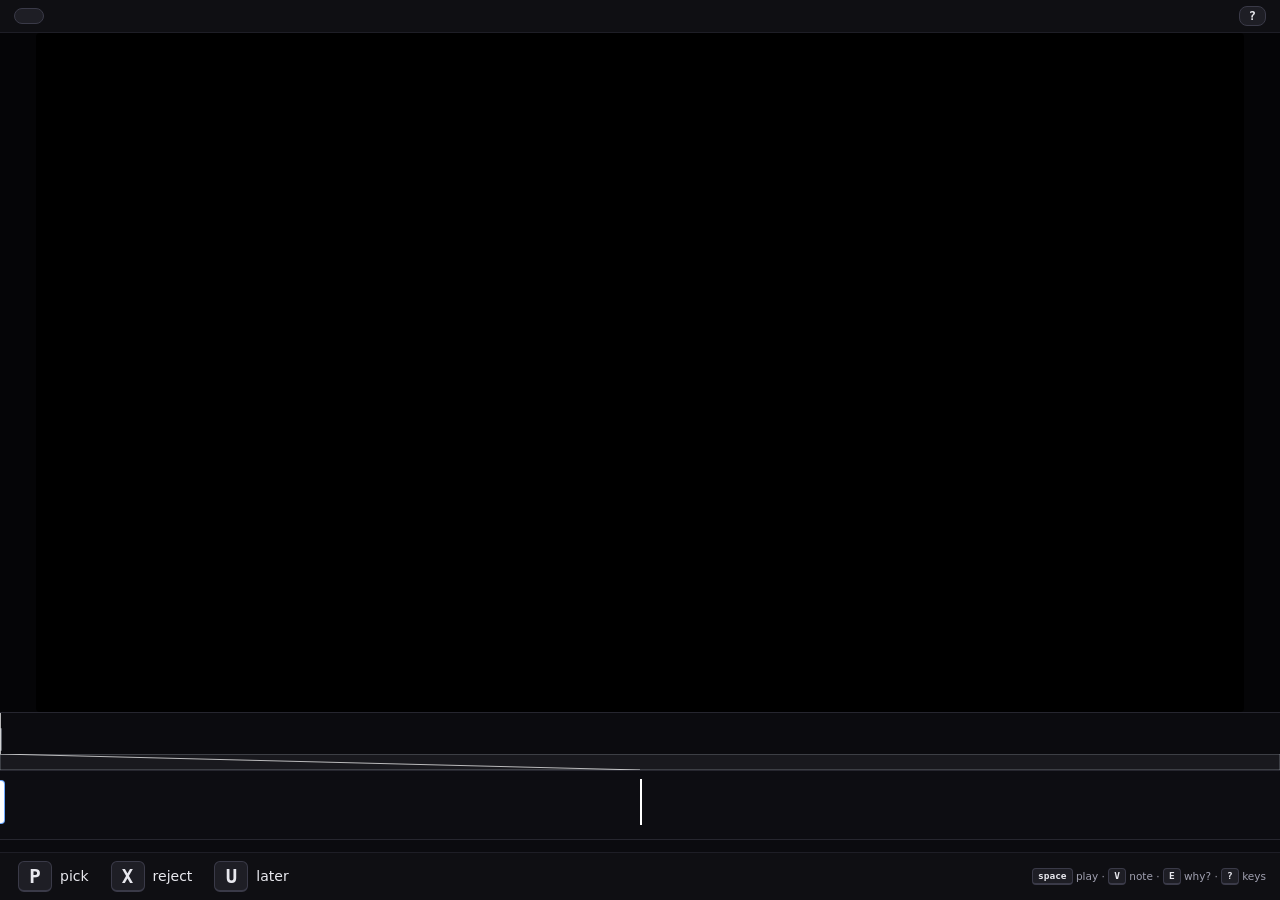
==== commit 52bc5a5e: "feat: a refused autoplay is a big play mark on the pass's picture INTAKE M16 I16.3 item (7). Removed" ====
--- a/app/static/floor.html
+++ b/app/static/floor.html
@@ -77,6 +77,11 @@
   #stamp.reject { color: #8f8fa3; }
   #stamp.later { color: var(--warn); }
   #stamp.hero { color: var(--gold); }
+  /* the browser refused to play without a gesture: a big ▶ — a click on the picture plays */
+  #playBig { position: absolute; inset: 0; z-index: 5; display: flex; align-items: center;
+             justify-content: center; font-size: 84px; color: #fff; background: rgba(0,0,0,.28);
+             cursor: pointer; text-shadow: 0 2px 18px rgba(0,0,0,.6); }
+  #playBig[hidden] { display: none; }
   #screenMsg { position: absolute; left: 0; right: 0; bottom: 10px; z-index: 5; text-align: center;
                font: 600 11px var(--mono); color: var(--dim); pointer-events: none; }
   #screenMsg.bad { color: var(--bad); }
@@ -295,6 +300,7 @@
       <div id="frame">
         <video id="pic" preload="metadata" playsinline></video>
         <div id="stamp" hidden></div>
+        <div id="playBig" hidden title="click or press space to play">▶</div>
         <div id="screenMsg" hidden></div>
       </div>
     </div>
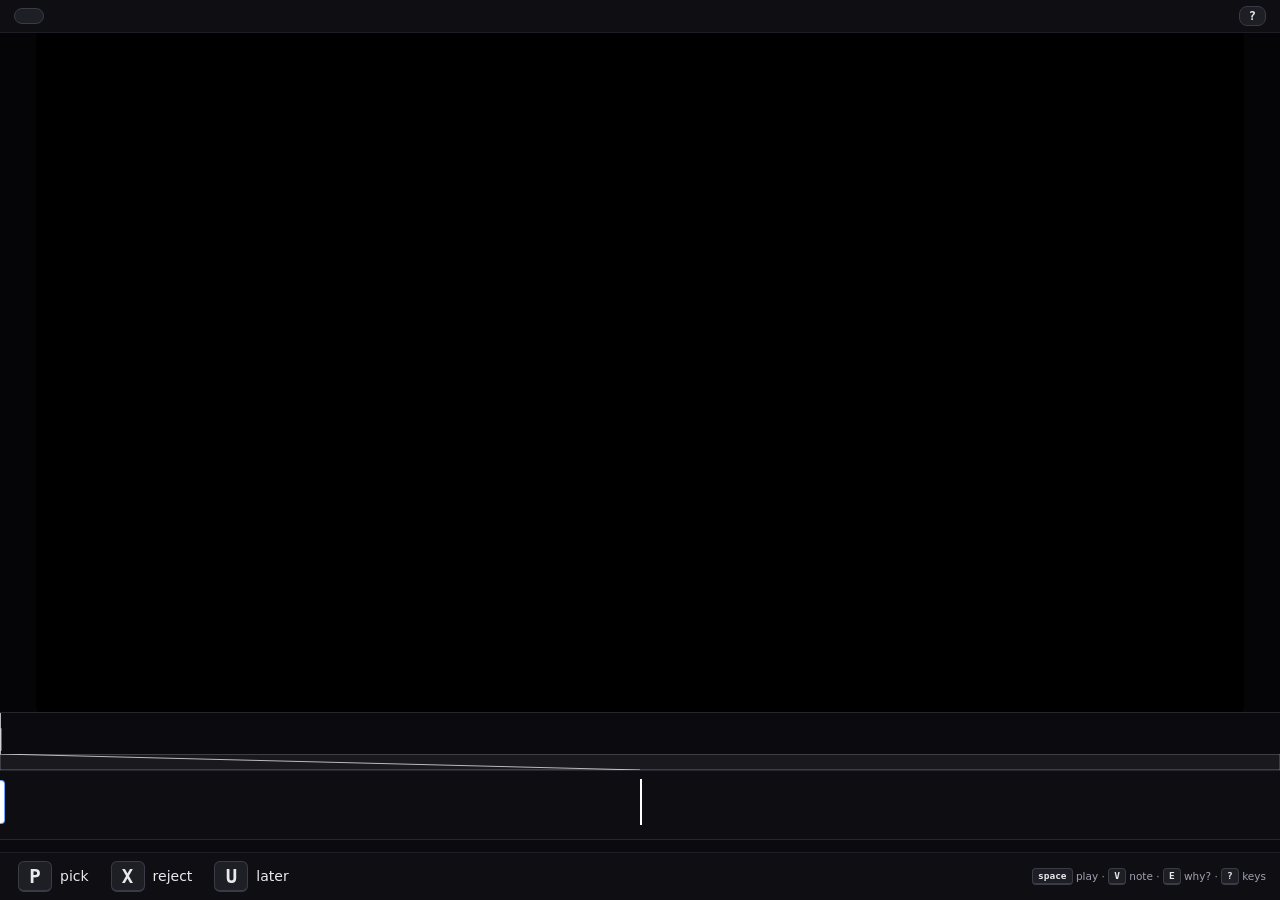
==== commit 0a8cb9b4: "feat: the pass's closing card is one line and one way back to the cut INTAKE M16 I16.3 item (8), con" ====
--- a/app/static/floor.html
+++ b/app/static/floor.html
@@ -236,15 +236,10 @@
   .ev { border-top: 1px solid #1e1e26; padding: 8px 0; font-size: 12px; }
   .ev .s { font: 600 9.5px var(--mono); letter-spacing: .1em; }
   .ev pre { margin: 6px 0 0; font: 10.5px var(--mono); color: var(--dim); white-space: pre-wrap; }
-  .stats { display: grid; grid-template-columns: repeat(4, 1fr); gap: 8px; margin-bottom: 12px; }
-  .stats > div { background: #0f0f14; border-radius: 8px; padding: 10px 12px; }
-  .stats .n { font: 700 20px var(--display); }
-  .stats .n.good { color: var(--good-soft); }
+  #cardSum { font-size: 14px; }
   .actions { display: flex; gap: 8px; align-items: center; flex-wrap: wrap; margin-top: 12px; }
   button { font: inherit; font-size: 11.5px; background: var(--card-hi); color: var(--text);
            border: 1px solid #3a3a48; border-radius: 8px; padding: 7px 14px; cursor: pointer; }
-  button.primary { background: var(--accent); color: #0b0b0f; border-color: transparent; font-weight: 600; }
-  button.priced { border-color: #4c4026; color: #ffe9b8; }
   button:disabled { opacity: .45; cursor: default; }
 
   /* the survey: takes side by side, the cursor's outlined, this pick starred, an earlier
